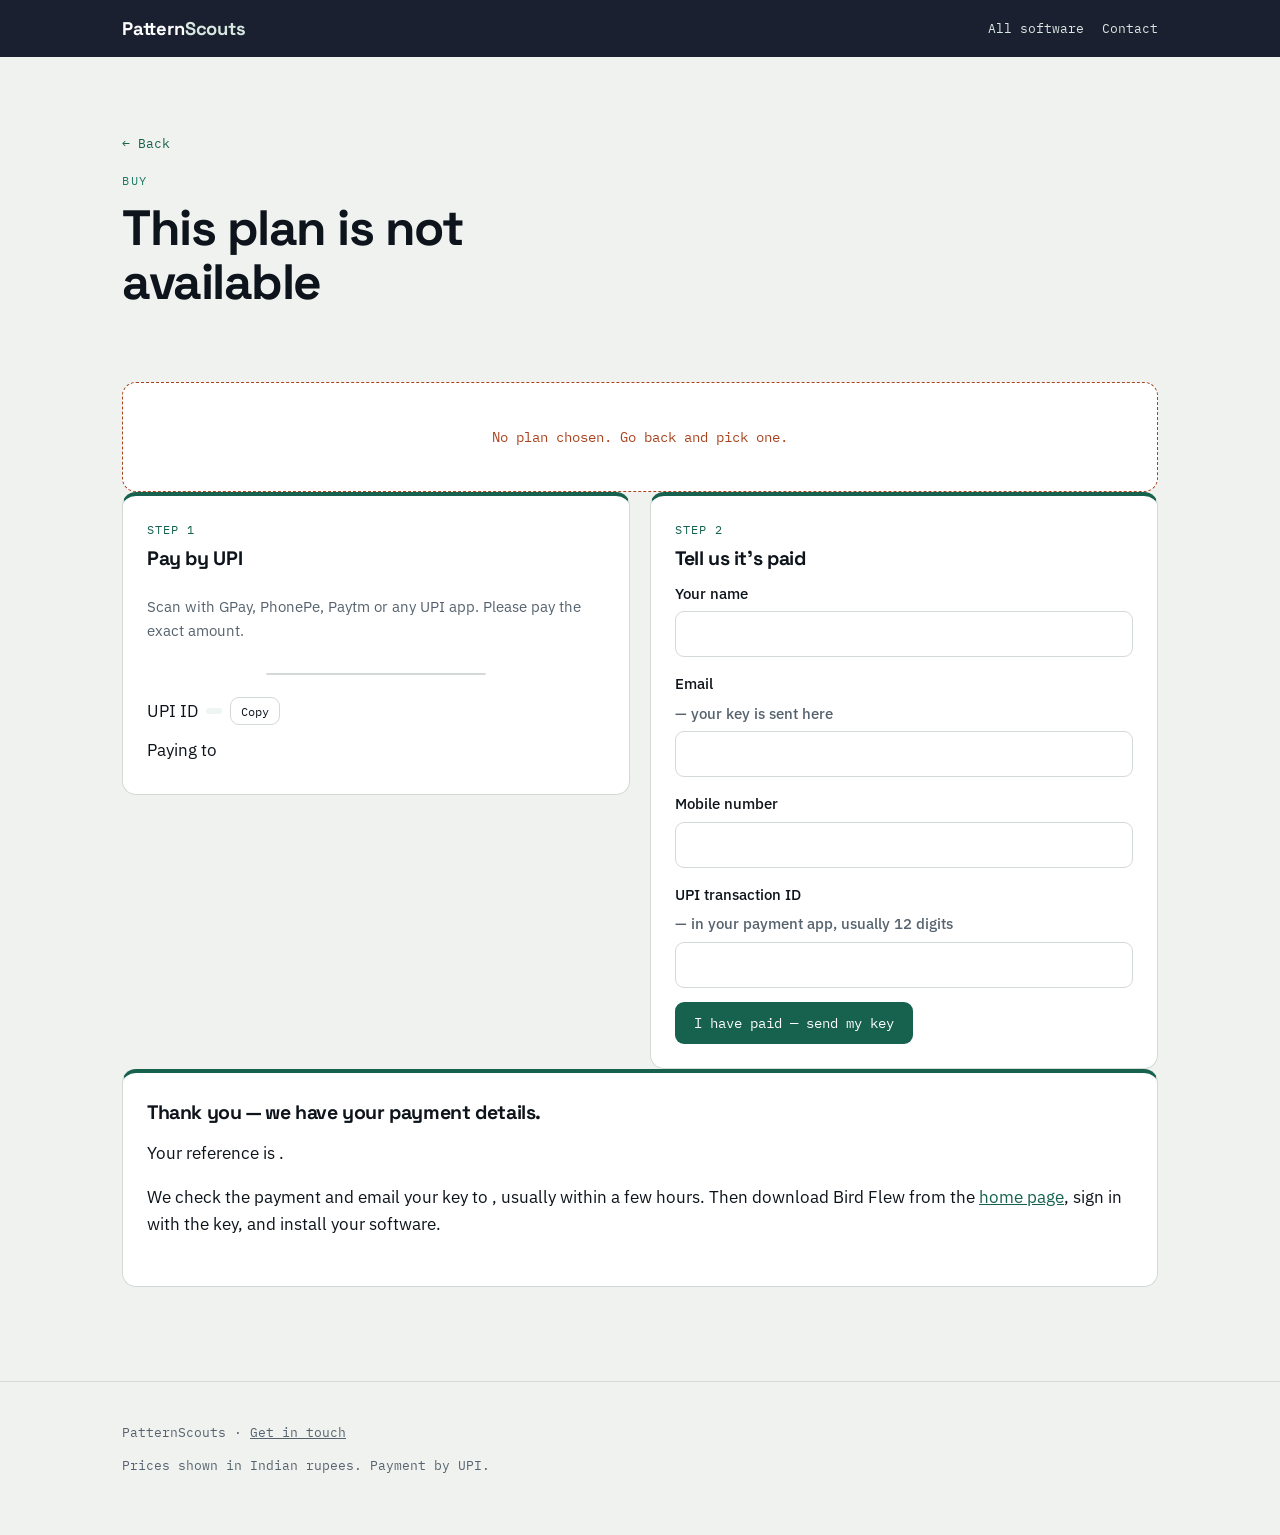
==== buy.html @ a33e2072 "Website: Buy page with UPI payment Co-Authored-By: Claude Opus 5.5 <noreply@anthropic.com>" ====
<!doctype html>
<html lang="en">
<head>
<meta charset="utf-8">
<meta name="viewport" content="width=device-width, initial-scale=1">
<title>Buy — PatternScouts</title>
<meta name="description" content="Buy PatternScouts software. Pay by UPI; your key arrives by email.">

<link rel="preconnect" href="https://fonts.googleapis.com">
<link rel="preconnect" href="https://fonts.gstatic.com" crossorigin>
<link href="https://fonts.googleapis.com/css2?family=Space+Grotesk:wght@400;500;600;700&family=IBM+Plex+Mono:wght@400;500&family=IBM+Plex+Sans:wght@300;400;500;600&display=swap" rel="stylesheet">
<link rel="stylesheet" href="css/site.css">
</head>
<body>

<header class="top">
  <div class="wrap">
    <a class="brand" href="index.html">Pattern<span>Scouts</span></a>
    <nav>
      <a href="index.html#software">All software</a>
      <a href="index.html#contact">Contact</a>
    </nav>
  </div>
</header>

<main>
  <section class="hero">
    <div class="wrap">
      <a class="back" id="back" href="index.html">&larr; Back</a>
      <p class="eyebrow">Buy</p>
      <h1 id="title">Loading…</h1>
      <p class="lede" id="lede"></p>
    </div>
  </section>

  <section class="section">
    <div class="wrap">
      <div class="state" id="state">Loading…</div>

      <div class="buy" id="buy" hidden>
        <article class="card buy-step">
          <p class="step-no">Step 1</p>
          <h3>Pay <span id="amount"></span> by UPI</h3>
          <p class="muted">Scan with GPay, PhonePe, Paytm or any UPI app. Please pay the exact amount.</p>
          <div class="qr" id="qr" aria-label="UPI QR code"></div>
          <p class="upi-row">
            UPI ID <code id="upi-id"></code>
            <button type="button" class="btn btn-ghost btn-small" id="copy-upi">Copy</button>
          </p>
          <p class="upi-row">Paying to <strong id="upi-name"></strong></p>
          <a class="btn btn-primary open-app" id="open-app" href="#">Open my UPI app</a>
        </article>

        <article class="card buy-step">
          <p class="step-no">Step 2</p>
          <h3>Tell us it's paid</h3>
          <form id="form" novalidate>
            <label class="field">Your name
              <input name="name" autocomplete="name" maxlength="120" required>
            </label>
            <label class="field">Email <span class="muted">— your key is sent here</span>
              <input name="email" type="email" autocomplete="email" maxlength="200" required>
            </label>
            <label class="field">Mobile number
              <input name="phone" type="tel" autocomplete="tel" inputmode="tel" maxlength="16" required>
            </label>
            <label class="field">UPI transaction ID <span class="muted">— in your payment app, usually 12 digits</span>
              <input name="ref" inputmode="numeric" autocomplete="off" maxlength="40" required>
            </label>
            <p class="form-error" id="error" role="alert" hidden></p>
            <button class="btn btn-primary" type="submit" id="submit">I have paid — send my key</button>
          </form>
        </article>
      </div>

      <article class="card buy-done" id="done" hidden>
        <h3>Thank you — we have your payment details.</h3>
        <p>Your reference is <strong id="ref-out"></strong>.</p>
        <p>We check the payment and email your key to <strong id="email-out"></strong>, usually within a few hours.
           Then download Bird Flew from the <a href="index.html">home page</a>, sign in with the key, and install your software.</p>
        <p class="muted" id="help-out"></p>
      </article>
    </div>
  </section>
</main>

<footer class="foot">
  <div class="wrap">
    <p>PatternScouts · <a id="support-link" href="index.html#contact">Get in touch</a></p>
    <p>Prices shown in Indian rupees. Payment by UPI.</p>
  </div>
</footer>

<script src="js/config.js"></script>
<script src="js/api.js"></script>
<script src="js/vendor/qrcode.min.js"></script>
<script src="js/buy.js"></script>
</body>
</html>
---- css/site.css ----
/* =====================================================================
   PatternScouts

   The palette, the type and the component feel are carried over from the
   Crow site unchanged -- same greens, same paper, same IBM Plex / Space
   Grotesk pairing -- and widened to hold more than one product.

   Each product supplies its own accent colour from the database and the
   cards pick it up through --accent. Adding a third product therefore
   needs no CSS.
   ===================================================================== */

:root {
  --green:      #17624F;
  --green-dark: #0E3C30;
  --green-mid:  #1E7A62;
  --green-lo:   #D7E8E1;
  --green-pale: #EEF5F2;

  --ink:        #0E141B;
  --ink-soft:   #56636E;
  --paper:      #F0F2F0;
  --card:       #FFFFFF;
  --line:       #D3DAD6;
  --rust:       #A8431E;

  --mono:    'IBM Plex Mono', ui-monospace, SFMono-Regular, Menlo, monospace;
  --sans:    'IBM Plex Sans', system-ui, -apple-system, Segoe UI, sans-serif;
  --display: 'Space Grotesk', system-ui, -apple-system, Segoe UI, sans-serif;

  --accent: var(--green);
  --radius: 14px;
  --wrap: 1080px;
}

* { box-sizing: border-box; }

html { -webkit-text-size-adjust: 100%; }

body {
  margin: 0;
  background: var(--paper);
  color: var(--ink);
  font-family: var(--sans);
  font-size: 17px;
  line-height: 1.6;
  -webkit-font-smoothing: antialiased;
}

.wrap { max-width: var(--wrap); margin: 0 auto; padding: 0 22px; }

a { color: var(--green); }
a:focus-visible, button:focus-visible {
  outline: 3px solid var(--rust);
  outline-offset: 2px;
  border-radius: 6px;
}

/* ---------------------------------------------------------------- head */
.top {
  background: #1B2030;
  color: #fff;
  padding: 14px 0;
}
.top .wrap { display: flex; align-items: center; gap: 14px; }
.brand {
  font-family: var(--display);
  font-weight: 700;
  font-size: 1.15rem;
  letter-spacing: -0.01em;
  color: #fff;
  text-decoration: none;
}
.brand span { color: var(--green-lo); }
.top nav { margin-left: auto; display: flex; gap: 18px; }
.top nav a {
  color: var(--green-lo);
  text-decoration: none;
  font-family: var(--mono);
  font-size: 0.82rem;
}
.top nav a:hover { color: #fff; }

/* ---------------------------------------------------------------- hero */
.hero { padding: 72px 0 34px; }
.hero h1 {
  font-family: var(--display);
  font-size: clamp(2rem, 5.2vw, 3.1rem);
  line-height: 1.08;
  letter-spacing: -0.03em;
  margin: 0 0 14px;
  max-width: 17ch;
}
.hero p.lede {
  font-size: 1.14rem;
  color: var(--ink-soft);
  max-width: 56ch;
  margin: 0;
}

.eyebrow {
  font-family: var(--mono);
  font-size: 0.74rem;
  letter-spacing: 0.14em;
  text-transform: uppercase;
  color: var(--green-mid);
  margin: 0 0 10px;
}

/* -------------------------------------------------------- product grid */
.section { padding: 26px 0 54px; }
.section > h2 {
  font-family: var(--display);
  font-size: 1.45rem;
  letter-spacing: -0.02em;
  margin: 0 0 6px;
}
.section > p.sub { color: var(--ink-soft); margin: 0 0 24px; }

.grid {
  display: grid;
  gap: 18px;
  grid-template-columns: repeat(auto-fit, minmax(290px, 1fr));
}

.card {
  background: var(--card);
  border: 1px solid var(--line);
  border-radius: var(--radius);
  padding: 24px;
  display: flex;
  flex-direction: column;
  position: relative;
  border-top: 4px solid var(--accent);
  transition: box-shadow .16s ease, transform .16s ease;
}
.card:hover { box-shadow: 0 10px 26px rgba(14,20,27,.09); transform: translateY(-2px); }

.card .icon { font-size: 1.9rem; line-height: 1; margin-bottom: 12px; }
.card h3 {
  font-family: var(--display);
  font-size: 1.22rem;
  letter-spacing: -0.02em;
  margin: 0 0 4px;
}
.card .tagline { color: var(--accent); font-weight: 500; margin: 0 0 10px; font-size: 0.95rem; }
.card .one-liner { color: var(--ink-soft); margin: 0 0 18px; flex: 1; }

.badge {
  display: inline-block;
  font-family: var(--mono);
  font-size: 0.68rem;
  letter-spacing: 0.1em;
  text-transform: uppercase;
  padding: 4px 9px;
  border-radius: 999px;
  vertical-align: middle;
}
.badge-soon { background: #FEF3C7; color: #92400E; border: 1px solid #FEBC2E; }
.badge-beta { background: var(--green-lo); color: var(--green-dark); }

.price-row { display: flex; align-items: baseline; gap: 10px; flex-wrap: wrap; margin-bottom: 4px; }
.price {
  font-family: var(--display);
  font-size: 1.7rem;
  font-weight: 700;
  letter-spacing: -0.02em;
}
.strike { color: var(--ink-soft); text-decoration: line-through; font-size: 1rem; }
.per { color: var(--ink-soft); font-family: var(--mono); font-size: 0.78rem; }
.price-note { color: var(--ink-soft); font-size: 0.85rem; margin: 0 0 16px; }

/* ------------------------------------------------------------- buttons */
.btn {
  display: inline-block;
  font-family: var(--mono);
  font-size: 0.85rem;
  padding: 11px 18px;
  border-radius: 9px;
  border: 1px solid transparent;
  text-decoration: none;
  cursor: pointer;
  text-align: center;
}
.btn-primary { background: var(--accent); color: #fff; }
.btn-primary:hover { filter: brightness(1.12); }
.btn-ghost { background: transparent; color: var(--ink); border-color: var(--line); }
.btn-ghost:hover { background: var(--green-pale); }
.btn[aria-disabled="true"] {
  background: var(--line); color: var(--ink-soft); cursor: not-allowed; filter: none;
}

/* -------------------------------------------------------------- combo */
.combo {
  background: var(--green-dark);
  color: #fff;
  border-radius: var(--radius);
  padding: 32px;
  display: grid;
  gap: 24px;
  grid-template-columns: 1fr auto;
  align-items: center;
}
.combo h3 {
  font-family: var(--display);
  font-size: 1.5rem;
  letter-spacing: -0.02em;
  margin: 0 0 8px;
  color: #fff;
}
.combo p { color: var(--green-lo); margin: 0 0 14px; max-width: 52ch; }
.combo ul { list-style: none; padding: 0; margin: 0; display: flex; gap: 8px; flex-wrap: wrap; }
.combo li {
  font-family: var(--mono);
  font-size: 0.76rem;
  background: rgba(255,255,255,.1);
  border: 1px solid rgba(255,255,255,.18);
  padding: 5px 10px;
  border-radius: 999px;
}
.combo-price { text-align: right; }
.combo-price .price { color: #6EE7B7; font-size: 2.3rem; display: block; }
.combo-price .strike { color: rgba(255,255,255,.55); }
.combo-price .saving {
  font-family: var(--mono);
  font-size: 0.8rem;
  color: #4ADE80;
  display: block;
  margin-bottom: 12px;
}

/* ------------------------------------------------------- product page */
.prose { max-width: 72ch; }
.prose p { margin: 0 0 1em; font-size: 1.06rem; line-height: 1.75; }
.what {
  background: var(--green-pale);
  border-left: 4px solid var(--accent);
  border-radius: 0 var(--radius) var(--radius) 0;
  padding: 28px 32px;
  margin: 0 0 40px;
}
.what h2 {
  font-family: var(--display);
  font-size: 1.15rem;
  margin: 0 0 10px;
  letter-spacing: -0.01em;
  color: var(--green-dark);
}
.what p { margin: 0; font-size: 1.05rem; line-height: 1.7; }

.feature-list {
  display: grid;
  gap: 14px;
  grid-template-columns: repeat(auto-fit, minmax(260px, 1fr));
  margin: 32px 0;
}
.feature-item {
  background: var(--card);
  border: 1px solid var(--line);
  border-radius: var(--radius);
  padding: 20px 22px;
}
.feature-item h4 {
  font-family: var(--display);
  font-size: 1rem;
  margin: 0 0 6px;
  letter-spacing: -0.01em;
}
.feature-item p { margin: 0; color: var(--ink-soft); font-size: 0.9rem; }

.plan-card { display: flex; flex-direction: column; }
.plan-card .plan-name {
  font-family: var(--mono);
  font-size: 0.76rem;
  letter-spacing: 0.12em;
  text-transform: uppercase;
  color: var(--ink-soft);
  margin: 0 0 10px;
}
.plan-card .blurb { color: var(--ink-soft); font-size: 0.92rem; margin: 0 0 16px; flex: 1; }

.back {
  font-family: var(--mono);
  font-size: 0.82rem;
  text-decoration: none;
  display: inline-block;
  margin-bottom: 18px;
}

/* --------------------------------------------------------- states */
.state {
  padding: 42px 24px;
  text-align: center;
  color: var(--ink-soft);
  font-family: var(--mono);
  font-size: 0.9rem;
  background: var(--card);
  border: 1px dashed var(--line);
  border-radius: var(--radius);
}
.state.error { border-color: var(--rust); color: var(--rust); }

/* ---------------------------------------------------------------- foot */
.foot {
  border-top: 1px solid var(--line);
  margin-top: 40px;
  padding: 28px 0 46px;
  color: var(--ink-soft);
  font-family: var(--mono);
  font-size: 0.8rem;
}
.foot a { color: var(--ink-soft); }

@media (max-width: 720px) {
  body { font-size: 16px; }
  .hero { padding: 44px 0 26px; }
  .combo { grid-template-columns: 1fr; }
  .combo-price { text-align: left; }
  .top nav { gap: 12px; }
}

@media (prefers-reduced-motion: reduce) {
  .card { transition: none; }
  .card:hover { transform: none; }
}

/* "Download Bird Flew" in the hero */
.hero-actions { display: flex; flex-wrap: wrap; align-items: center; gap: .75rem 1rem; margin-top: 1.5rem; }
.hero-actions .muted { color: var(--ink-soft); font-size: .95rem; }

/* ----------------------------------------------------------------- buy */
.buy { display: grid; grid-template-columns: repeat(auto-fit, minmax(300px, 1fr)); gap: 20px; align-items: start; }
.buy-step h3 { margin: 0 0 6px; }
.step-no { font-family: var(--mono); font-size: .78rem; text-transform: uppercase; letter-spacing: .08em; color: var(--accent); margin: 0 0 4px; }
.muted { color: var(--ink-soft); font-size: .92rem; }
.qr { width: 220px; max-width: 100%; margin: 16px auto; background: #fff; border: 1px solid var(--line); border-radius: 10px; }
.qr svg { display: block; width: 100%; height: auto; }
.upi-row { display: flex; flex-wrap: wrap; align-items: center; gap: 8px; margin: 6px 0; }
.upi-row code { font-family: var(--mono); background: var(--green-pale); padding: 3px 8px; border-radius: 6px; word-break: break-all; }
.btn-small { padding: 5px 10px; font-size: .78rem; }
.open-app { margin-top: 12px; text-align: center; }
.field { display: flex; flex-direction: column; gap: 6px; margin: 0 0 14px; font-size: .95rem; font-weight: 500; }
.field input {
  font: inherit; font-weight: 400; padding: 10px 12px; border: 1px solid var(--line);
  border-radius: 9px; background: #fff; color: var(--ink); min-width: 0;
}
.field input:focus { outline: 2px solid var(--accent); outline-offset: 1px; border-color: var(--accent); }
.form-error { color: var(--rust); font-size: .92rem; margin: 0 0 12px; }
.buy-done p { margin: 8px 0; }
@media (hover: hover) and (pointer: fine) { .open-app { display: none; } }
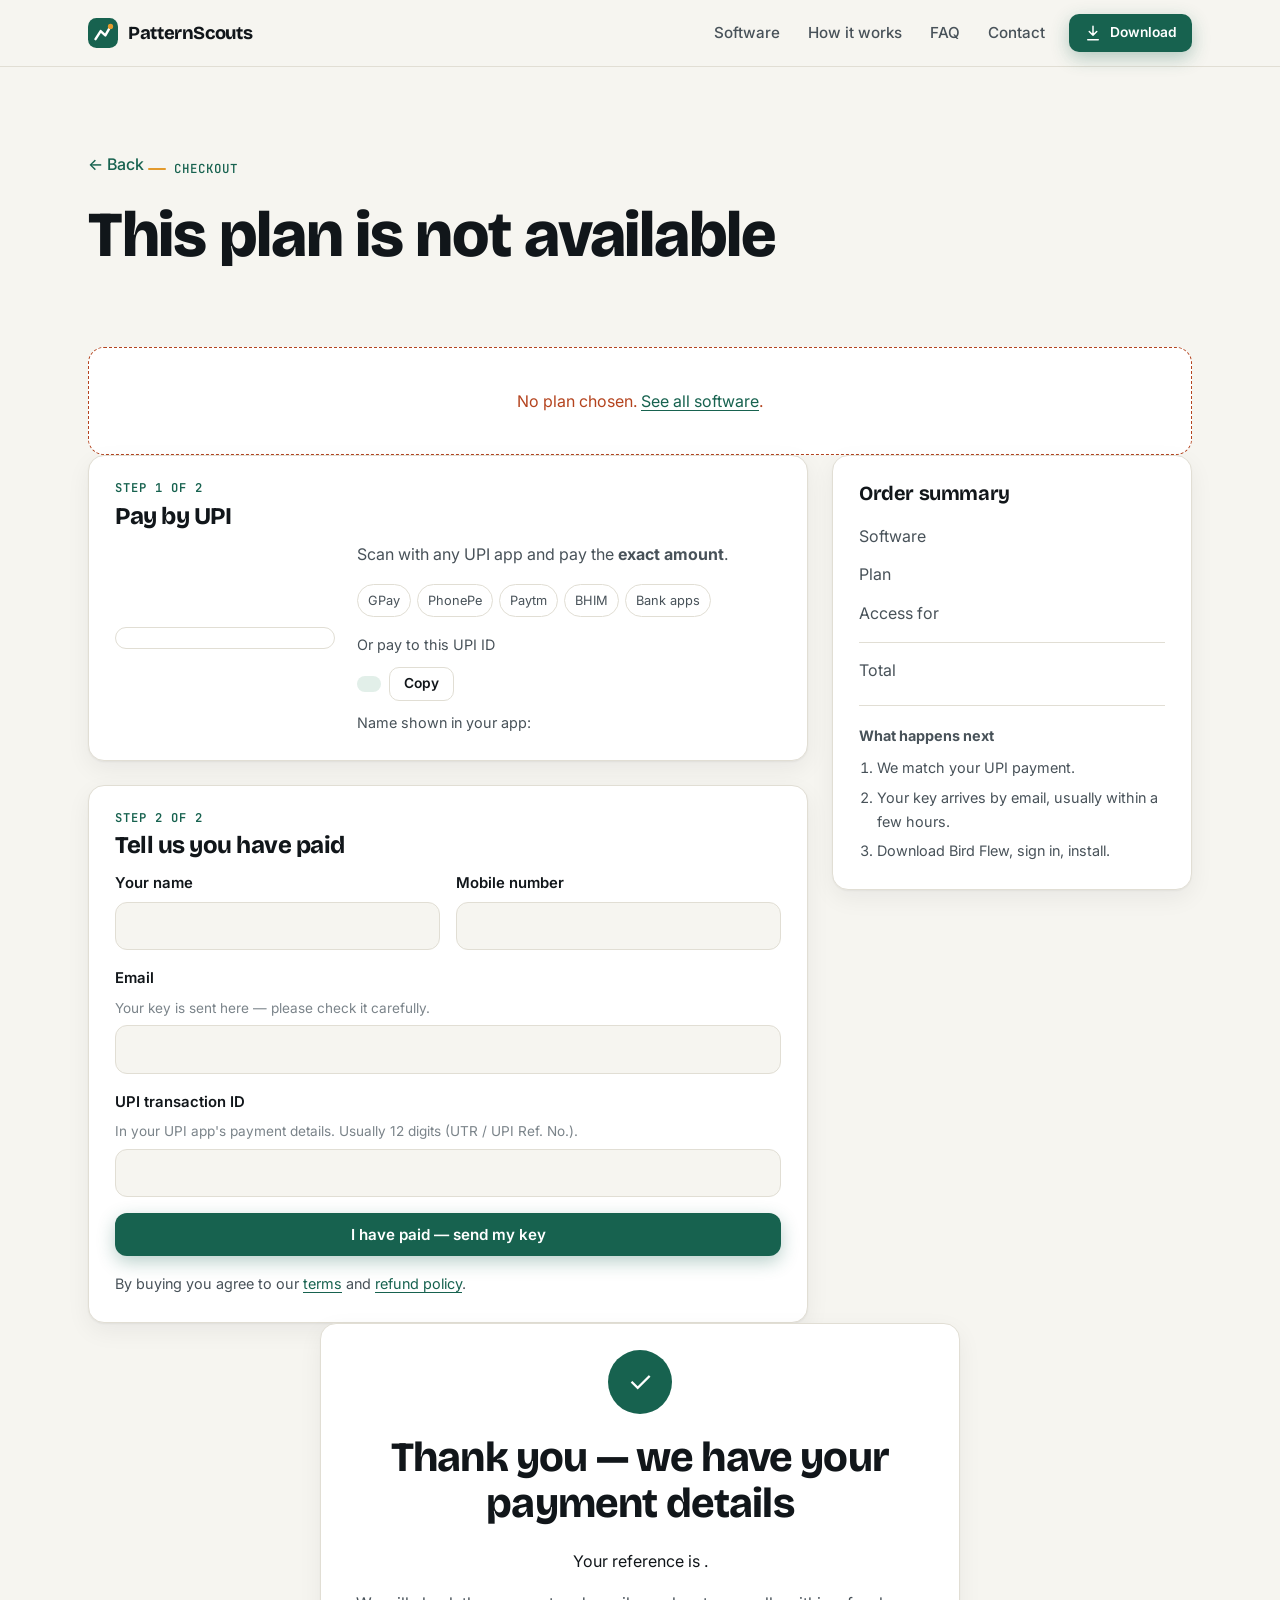
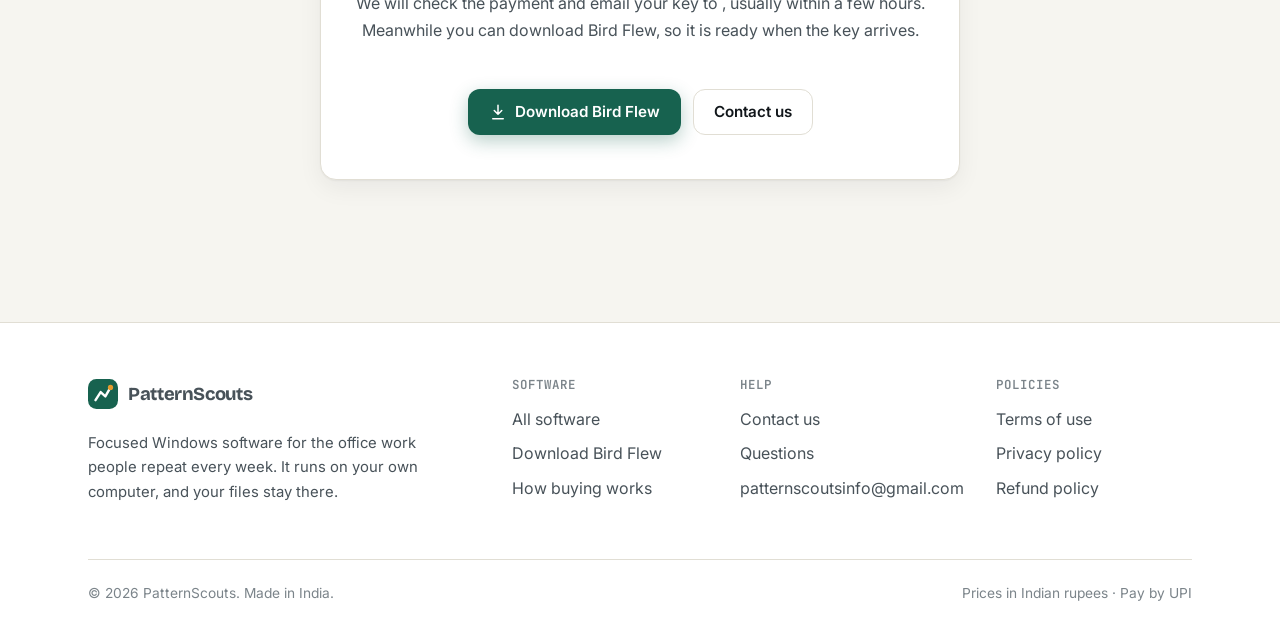
==== commit 01066dda: "New website Co-Authored-By: Claude Opus 5.5 <noreply@anthropic.com>" ====
--- a/buy.html
+++ b/buy.html
@@ -1,99 +1,163 @@
 <!doctype html>
-<html lang="en">
+<html lang="en-IN">
 <head>
 <meta charset="utf-8">
 <meta name="viewport" content="width=device-width, initial-scale=1">
-<title>Buy — PatternScouts</title>
+<title>Checkout — PatternScouts</title>
 <meta name="description" content="Buy PatternScouts software. Pay by UPI; your key arrives by email.">
-
+<link rel="canonical" href="https://patternscoutsinfo.in/buy.html">
+<meta property="og:type" content="website">
+<meta property="og:site_name" content="PatternScouts">
+<meta property="og:title" content="Checkout — PatternScouts">
+<meta property="og:description" content="Buy PatternScouts software. Pay by UPI; your key arrives by email.">
+<meta property="og:url" content="https://patternscoutsinfo.in/buy.html">
+<meta name="theme-color" content="#17624F">
+<link rel="icon" href="/favicon.svg" type="image/svg+xml">
 <link rel="preconnect" href="https://fonts.googleapis.com">
 <link rel="preconnect" href="https://fonts.gstatic.com" crossorigin>
-<link href="https://fonts.googleapis.com/css2?family=Space+Grotesk:wght@400;500;600;700&family=IBM+Plex+Mono:wght@400;500&family=IBM+Plex+Sans:wght@300;400;500;600&display=swap" rel="stylesheet">
-<link rel="stylesheet" href="css/site.css">
+<link href="https://fonts.googleapis.com/css2?family=Bricolage+Grotesque:opsz,wght@12..96,600..800&family=Inter:wght@400;500;600;700&family=JetBrains+Mono:wght@500;600&display=swap" rel="stylesheet">
+<link rel="stylesheet" href="/css/site.css">
 </head>
 <body>
-
+<a class="sr-only" href="#main">Skip to content</a>
 <header class="top">
   <div class="wrap">
-    <a class="brand" href="index.html">Pattern<span>Scouts</span></a>
-    <nav>
-      <a href="index.html#software">All software</a>
-      <a href="index.html#contact">Contact</a>
+    <a class="brand" href="/"><svg class="brand-mark" viewBox="0 0 32 32" aria-hidden="true"><rect width="32" height="32" rx="9" style="fill:var(--brand)"/><path d="M8 22.5 13.5 14l5 4.5L24 9" style="fill:none;stroke:#fff;stroke-width:2.6;stroke-linecap:round;stroke-linejoin:round"/><circle cx="24" cy="9" r="2.8" style="fill:var(--saffron)"/></svg><span>PatternScouts</span></a>
+    <button class="menu-btn" type="button" aria-label="Open menu" aria-expanded="false" aria-controls="nav"><svg viewBox="0 0 24 24" fill="none" stroke="currentColor" stroke-width="2" stroke-linecap="round" aria-hidden="true"><path d="M4 7h16M4 12h16M4 17h16"/></svg></button>
+    <nav class="nav" id="nav" aria-label="Main">
+      <a href="/#software">Software</a>
+      <a href="/#how">How it works</a>
+      <a href="/#faq">FAQ</a>
+      <a href="/contact.html">Contact</a>
+      <a class="btn btn-primary btn-small" href="/download.html"><svg viewBox="0 0 24 24" fill="none" stroke="currentColor" stroke-width="2" stroke-linecap="round" stroke-linejoin="round" aria-hidden="true"><path d="M12 3v12M7 10l5 5 5-5M5 21h14"/></svg>Download</a>
     </nav>
   </div>
 </header>
+<main id="main">
+<section class="page-head">
+  <div class="wrap">
+    <a class="back" id="back" href="/#software">&larr; Back</a>
+    <p class="eyebrow">Checkout</p>
+    <h1 id="title">Loading&hellip;</h1>
+    <p class="lede" id="lede"></p>
+  </div>
+</section>
 
-<main>
-  <section class="hero">
-    <div class="wrap">
-      <a class="back" id="back" href="index.html">&larr; Back</a>
-      <p class="eyebrow">Buy</p>
-      <h1 id="title">Loading…</h1>
-      <p class="lede" id="lede"></p>
-    </div>
-  </section>
+<section class="section" style="padding-top:0">
+  <div class="wrap">
+    <div class="state" id="state">Loading&hellip;</div>
 
-  <section class="section">
-    <div class="wrap">
-      <div class="state" id="state">Loading…</div>
-
-      <div class="buy" id="buy" hidden>
-        <article class="card buy-step">
-          <p class="step-no">Step 1</p>
-          <h3>Pay <span id="amount"></span> by UPI</h3>
-          <p class="muted">Scan with GPay, PhonePe, Paytm or any UPI app. Please pay the exact amount.</p>
-          <div class="qr" id="qr" aria-label="UPI QR code"></div>
-          <p class="upi-row">
-            UPI ID <code id="upi-id"></code>
-            <button type="button" class="btn btn-ghost btn-small" id="copy-upi">Copy</button>
-          </p>
-          <p class="upi-row">Paying to <strong id="upi-name"></strong></p>
-          <a class="btn btn-primary open-app" id="open-app" href="#">Open my UPI app</a>
+    <div class="checkout" id="buy" hidden>
+      <div class="pay-steps">
+        <article class="card">
+          <p class="step-label">Step 1 of 2</p>
+          <h2 style="font-size:1.5rem">Pay <span data-amount></span> by UPI</h2>
+          <div class="pay-grid">
+            <div class="qr" id="qr" role="img" aria-label="UPI QR code for this payment"></div>
+            <div>
+              <p class="muted">Scan with any UPI app and pay the <strong>exact amount</strong>.</p>
+              <div class="apps"><span>GPay</span><span>PhonePe</span><span>Paytm</span><span>BHIM</span><span>Bank apps</span></div>
+              <p class="small muted" style="margin:16px 0 4px">Or pay to this UPI ID</p>
+              <div class="upi"><code id="upi-id"></code><button type="button" class="btn btn-ghost btn-small" id="copy-upi">Copy</button></div>
+              <p class="small muted" style="margin:0">Name shown in your app: <strong id="upi-name"></strong></p>
+              <a class="btn btn-primary btn-block open-app" id="open-app" href="#">Pay with my UPI app</a>
+            </div>
+          </div>
         </article>
 
-        <article class="card buy-step">
-          <p class="step-no">Step 2</p>
-          <h3>Tell us it's paid</h3>
-          <form id="form" novalidate>
-            <label class="field">Your name
-              <input name="name" autocomplete="name" maxlength="120" required>
-            </label>
-            <label class="field">Email <span class="muted">— your key is sent here</span>
-              <input name="email" type="email" autocomplete="email" maxlength="200" required>
-            </label>
-            <label class="field">Mobile number
-              <input name="phone" type="tel" autocomplete="tel" inputmode="tel" maxlength="16" required>
-            </label>
-            <label class="field">UPI transaction ID <span class="muted">— in your payment app, usually 12 digits</span>
-              <input name="ref" inputmode="numeric" autocomplete="off" maxlength="40" required>
-            </label>
+        <article class="card">
+          <p class="step-label">Step 2 of 2</p>
+          <h2 style="font-size:1.5rem">Tell us you have paid</h2>
+          <form class="form" id="form" novalidate>
+            <div class="form-row">
+              <label class="field">Your name<input name="name" autocomplete="name" maxlength="120" required></label>
+              <label class="field">Mobile number<input name="phone" type="tel" autocomplete="tel" inputmode="tel" maxlength="16" required></label>
+            </div>
+            <label class="field">Email <span class="hint">Your key is sent here &mdash; please check it carefully.</span>
+              <input name="email" type="email" autocomplete="email" maxlength="200" required></label>
+            <label class="field">UPI transaction ID <span class="hint">In your UPI app's payment details. Usually 12 digits (UTR / UPI Ref. No.).</span>
+              <input name="ref" inputmode="numeric" autocomplete="off" maxlength="40" required></label>
             <p class="form-error" id="error" role="alert" hidden></p>
-            <button class="btn btn-primary" type="submit" id="submit">I have paid — send my key</button>
+            <button class="btn btn-primary btn-block" type="submit" id="submit">I have paid &mdash; send my key</button>
+            <p class="small muted" style="margin:0">By buying you agree to our <a href="/terms.html">terms</a> and <a href="/refunds.html">refund policy</a>.</p>
           </form>
         </article>
       </div>
 
-      <article class="card buy-done" id="done" hidden>
-        <h3>Thank you — we have your payment details.</h3>
-        <p>Your reference is <strong id="ref-out"></strong>.</p>
-        <p>We check the payment and email your key to <strong id="email-out"></strong>, usually within a few hours.
-           Then download Bird Flew from the <a href="index.html">home page</a>, sign in with the key, and install your software.</p>
-        <p class="muted" id="help-out"></p>
-      </article>
+      <aside class="card summary" aria-label="Order summary">
+        <h3>Order summary</h3>
+        <dl>
+          <div><dt>Software</dt><dd id="sum-product"></dd></div>
+          <div><dt>Plan</dt><dd id="sum-plan"></dd></div>
+          <div><dt>Access for</dt><dd id="sum-period"></dd></div>
+          <div class="total"><dt>Total</dt><dd data-amount></dd></div>
+        </dl>
+        <div class="next">
+          <strong>What happens next</strong>
+          <ol>
+            <li>We match your UPI payment.</li>
+            <li>Your key arrives by email, usually within a few hours.</li>
+            <li>Download Bird Flew, sign in, install.</li>
+          </ol>
+        </div>
+      </aside>
     </div>
-  </section>
+
+    <article class="card done-card" id="done" hidden>
+      <div class="big-check" aria-hidden="true">&#10003;</div>
+      <h2>Thank you &mdash; we have your payment details</h2>
+      <p>Your reference is <strong id="ref-out"></strong>.</p>
+      <p class="muted">We will check the payment and email your key to <strong id="email-out"></strong>, usually within a few hours. Meanwhile you can download Bird Flew, so it is ready when the key arrives.</p>
+      <div class="hero-actions" style="justify-content:center">
+        <a class="btn btn-primary" href="/download.html"><svg viewBox="0 0 24 24" fill="none" stroke="currentColor" stroke-width="2" stroke-linecap="round" stroke-linejoin="round" aria-hidden="true"><path d="M12 3v12M7 10l5 5 5-5M5 21h14"/></svg>Download Bird Flew</a>
+        <a class="btn btn-ghost" href="/contact.html">Contact us</a>
+      </div>
+    </article>
+  </div>
+</section>
 </main>
-
 <footer class="foot">
   <div class="wrap">
-    <p>PatternScouts · <a id="support-link" href="index.html#contact">Get in touch</a></p>
-    <p>Prices shown in Indian rupees. Payment by UPI.</p>
+    <div class="foot-grid">
+      <div>
+        <a class="brand" href="/"><svg class="brand-mark" viewBox="0 0 32 32" aria-hidden="true"><rect width="32" height="32" rx="9" style="fill:var(--brand)"/><path d="M8 22.5 13.5 14l5 4.5L24 9" style="fill:none;stroke:#fff;stroke-width:2.6;stroke-linecap:round;stroke-linejoin:round"/><circle cx="24" cy="9" r="2.8" style="fill:var(--saffron)"/></svg><span>PatternScouts</span></a>
+        <p style="margin-top:14px">Focused Windows software for the office work people repeat every week. It runs on your own computer, and your files stay there.</p>
+      </div>
+      <div>
+        <h4>Software</h4>
+        <ul>
+          <li><a href="/#software">All software</a></li>
+          <li><a href="/download.html">Download Bird Flew</a></li>
+          <li><a href="/#how">How buying works</a></li>
+        </ul>
+      </div>
+      <div>
+        <h4>Help</h4>
+        <ul>
+          <li><a href="/contact.html">Contact us</a></li>
+          <li><a href="/#faq">Questions</a></li>
+          <li><a href="mailto:patternscoutsinfo@gmail.com">patternscoutsinfo@gmail.com</a></li>
+        </ul>
+      </div>
+      <div>
+        <h4>Policies</h4>
+        <ul>
+          <li><a href="/terms.html">Terms of use</a></li>
+          <li><a href="/privacy.html">Privacy policy</a></li>
+          <li><a href="/refunds.html">Refund policy</a></li>
+        </ul>
+      </div>
+    </div>
+    <div class="foot-base">
+      <span>&copy; <span data-year>2026</span> PatternScouts. Made in India.</span>
+      <span>Prices in Indian rupees &middot; Pay by UPI</span>
+    </div>
   </div>
 </footer>
-
-<script src="js/config.js"></script>
-<script src="js/api.js"></script>
-<script src="js/vendor/qrcode.min.js"></script>
-<script src="js/buy.js"></script>
+<script src="/js/site.js" defer></script>
+<script src="/js/config.js" defer></script>
+<script src="/js/api.js" defer></script>
+<script src="/js/vendor/qrcode.min.js" defer></script>
+<script src="/js/buy.js" defer></script>
 </body>
 </html>
--- a/css/site.css
+++ b/css/site.css
@@ -1,350 +1,386 @@
 /* =====================================================================
-   PatternScouts
-
-   The palette, the type and the component feel are carried over from the
-   Crow site unchanged -- same greens, same paper, same IBM Plex / Space
-   Grotesk pairing -- and widened to hold more than one product.
-
-   Each product supplies its own accent colour from the database and the
-   cards pick it up through --accent. Adding a third product therefore
-   needs no CSS.
+   PatternScouts -- the website
+
+   One stylesheet for every page. Colours are tokens on :root and are
+   redefined for dark mode, so nothing below names a colour twice. Each
+   product brings its own accent colour from the database (--accent);
+   a new product needs no CSS.
    ===================================================================== */
 
 :root {
-  --green:      #17624F;
-  --green-dark: #0E3C30;
-  --green-mid:  #1E7A62;
-  --green-lo:   #D7E8E1;
-  --green-pale: #EEF5F2;
-
-  --ink:        #0E141B;
-  --ink-soft:   #56636E;
-  --paper:      #F0F2F0;
-  --card:       #FFFFFF;
-  --line:       #D3DAD6;
-  --rust:       #A8431E;
-
-  --mono:    'IBM Plex Mono', ui-monospace, SFMono-Regular, Menlo, monospace;
-  --sans:    'IBM Plex Sans', system-ui, -apple-system, Segoe UI, sans-serif;
-  --display: 'Space Grotesk', system-ui, -apple-system, Segoe UI, sans-serif;
-
-  --accent: var(--green);
-  --radius: 14px;
-  --wrap: 1080px;
-}
-
-* { box-sizing: border-box; }
-
-html { -webkit-text-size-adjust: 100%; }
-
+  --bg:         #F6F5F0;
+  --surface:    #FFFFFF;
+  --surface-2:  #EFEDE5;
+  --ink:        #11161A;
+  --ink-2:      #485259;
+  --ink-3:      #7B848A;
+  --line:       #E1DED4;
+  --brand:      #17624F;
+  --brand-ink:  #0C3A2F;
+  --brand-soft: #E2EFE9;
+  --saffron:    #E39A2D;
+  --danger:     #B4441F;
+  --shadow:     0 1px 2px rgba(17, 22, 26, .05), 0 8px 24px rgba(17, 22, 26, .06);
+  --shadow-lg:  0 2px 6px rgba(17, 22, 26, .06), 0 24px 60px rgba(17, 22, 26, .12);
+  --on-brand:   #FFFFFF;
+
+  --accent: var(--brand);
+  --radius: 16px;
+  --radius-sm: 10px;
+  --wrap: 1160px;
+
+  --display: "Bricolage Grotesque", "Inter", system-ui, sans-serif;
+  --sans:    "Inter", system-ui, -apple-system, "Segoe UI", sans-serif;
+  --mono:    "JetBrains Mono", ui-monospace, "Cascadia Mono", Consolas, monospace;
+  color-scheme: light;
+}
+
+@media (prefers-color-scheme: dark) {
+  :root:not([data-theme="light"]) {
+    --bg:         #0D1113;
+    --surface:    #151B1E;
+    --surface-2:  #1C2428;
+    --ink:        #ECEFEA;
+    --ink-2:      #AAB4AF;
+    --ink-3:      #7F8A86;
+    --line:       #263137;
+    --brand:      #3DB08D;
+    --brand-ink:  #9FE0C9;
+    --brand-soft: #14302A;
+    --saffron:    #F0B154;
+    --danger:     #F07B57;
+    --shadow:     0 1px 2px rgba(0, 0, 0, .3), 0 8px 24px rgba(0, 0, 0, .25);
+    --shadow-lg:  0 2px 6px rgba(0, 0, 0, .35), 0 24px 60px rgba(0, 0, 0, .45);
+    --on-brand:   #08201A;
+    color-scheme: dark;
+  }
+}
+
+/* ------------------------------------------------------------- base */
+*, *::before, *::after { box-sizing: border-box; }
+html { -webkit-text-size-adjust: 100%; scroll-behavior: smooth; }
 body {
   margin: 0;
-  background: var(--paper);
+  background: var(--bg);
   color: var(--ink);
-  font-family: var(--sans);
-  font-size: 17px;
-  line-height: 1.6;
+  font: 400 1rem/1.65 var(--sans);
   -webkit-font-smoothing: antialiased;
-}
-
-.wrap { max-width: var(--wrap); margin: 0 auto; padding: 0 22px; }
-
-a { color: var(--green); }
-a:focus-visible, button:focus-visible {
-  outline: 3px solid var(--rust);
-  outline-offset: 2px;
-  border-radius: 6px;
-}
-
-/* ---------------------------------------------------------------- head */
+  overflow-x: hidden;
+}
+img, svg { max-width: 100%; }
+a { color: var(--brand); text-decoration-thickness: 1px; text-underline-offset: 3px; }
+a:hover { color: var(--brand-ink); }
+:focus-visible { outline: 3px solid var(--saffron); outline-offset: 2px; border-radius: 6px; }
+h1, h2, h3, h4 { font-family: var(--display); color: var(--ink); line-height: 1.12; letter-spacing: -0.02em; margin: 0 0 .5em; }
+h1 { font-size: clamp(2.3rem, 5.4vw, 4rem); font-weight: 800; }
+h2 { font-size: clamp(1.75rem, 3.4vw, 2.6rem); font-weight: 750; }
+h3 { font-size: 1.25rem; font-weight: 700; }
+p { margin: 0 0 1em; }
+.wrap { width: 100%; max-width: var(--wrap); margin: 0 auto; padding: 0 16px; }
+@media (min-width: 720px) { .wrap { padding: 0 28px; } }
+.muted { color: var(--ink-2); }
+.small { font-size: .9rem; }
+.sr-only { position: absolute; width: 1px; height: 1px; overflow: hidden; clip: rect(0 0 0 0); white-space: nowrap; }
+.eyebrow {
+  display: inline-flex; align-items: center; gap: 8px;
+  font: 500 .78rem/1 var(--mono); letter-spacing: .08em; text-transform: uppercase;
+  color: var(--brand); margin: 0 0 18px;
+}
+.eyebrow::before { content: ""; width: 18px; height: 2px; background: var(--saffron); border-radius: 2px; }
+.lede { font-size: clamp(1.05rem, 1.6vw, 1.25rem); color: var(--ink-2); max-width: 60ch; }
+
+/* ----------------------------------------------------------- header */
 .top {
-  background: #1B2030;
-  color: #fff;
-  padding: 14px 0;
-}
-.top .wrap { display: flex; align-items: center; gap: 14px; }
-.brand {
-  font-family: var(--display);
-  font-weight: 700;
-  font-size: 1.15rem;
-  letter-spacing: -0.01em;
-  color: #fff;
-  text-decoration: none;
-}
-.brand span { color: var(--green-lo); }
-.top nav { margin-left: auto; display: flex; gap: 18px; }
-.top nav a {
-  color: var(--green-lo);
-  text-decoration: none;
-  font-family: var(--mono);
-  font-size: 0.82rem;
-}
-.top nav a:hover { color: #fff; }
-
-/* ---------------------------------------------------------------- hero */
-.hero { padding: 72px 0 34px; }
-.hero h1 {
-  font-family: var(--display);
-  font-size: clamp(2rem, 5.2vw, 3.1rem);
-  line-height: 1.08;
-  letter-spacing: -0.03em;
-  margin: 0 0 14px;
-  max-width: 17ch;
-}
-.hero p.lede {
-  font-size: 1.14rem;
-  color: var(--ink-soft);
-  max-width: 56ch;
-  margin: 0;
-}
-
-.eyebrow {
-  font-family: var(--mono);
-  font-size: 0.74rem;
-  letter-spacing: 0.14em;
-  text-transform: uppercase;
-  color: var(--green-mid);
-  margin: 0 0 10px;
-}
-
-/* -------------------------------------------------------- product grid */
-.section { padding: 26px 0 54px; }
-.section > h2 {
-  font-family: var(--display);
-  font-size: 1.45rem;
-  letter-spacing: -0.02em;
-  margin: 0 0 6px;
-}
-.section > p.sub { color: var(--ink-soft); margin: 0 0 24px; }
-
-.grid {
-  display: grid;
-  gap: 18px;
-  grid-template-columns: repeat(auto-fit, minmax(290px, 1fr));
-}
-
+  position: sticky; top: 0; z-index: 50;
+  background: color-mix(in srgb, var(--bg) 86%, transparent);
+  backdrop-filter: saturate(160%) blur(12px);
+  -webkit-backdrop-filter: saturate(160%) blur(12px);
+  border-bottom: 1px solid var(--line);
+}
+.top .wrap { display: flex; align-items: center; gap: 16px; min-height: 66px; }
+.brand { display: inline-flex; align-items: center; gap: 10px; text-decoration: none; color: var(--ink); font: 750 1.15rem/1 var(--display); letter-spacing: -.02em; }
+.brand:hover { color: var(--ink); }
+.brand-mark { width: 30px; height: 30px; flex: none; }
+.nav { margin-left: auto; display: flex; align-items: center; gap: 4px; }
+.nav a:not(.btn) { color: var(--ink-2); text-decoration: none; font-weight: 500; font-size: .95rem; padding: 8px 12px; border-radius: 8px; }
+.nav a:not(.btn):hover, .nav a[aria-current="page"] { color: var(--ink); background: var(--surface-2); }
+.nav .btn { margin-left: 8px; }
+.menu-btn { display: none; margin-left: auto; background: none; border: 1px solid var(--line); color: var(--ink); border-radius: 10px; width: 44px; height: 40px; cursor: pointer; }
+.menu-btn svg { width: 20px; height: 20px; }
+@media (max-width: 860px) {
+  .menu-btn { display: inline-grid; place-items: center; }
+  .nav {
+    display: none; position: absolute; left: 0; right: 0; top: 100%;
+    flex-direction: column; align-items: stretch; gap: 2px;
+    padding: 10px 16px 18px; background: var(--bg); border-bottom: 1px solid var(--line); box-shadow: var(--shadow);
+  }
+  .nav.open { display: flex; }
+  .nav a:not(.btn) { padding: 12px; }
+  .nav .btn { margin: 8px 0 0; text-align: center; }
+}
+
+/* ---------------------------------------------------------- buttons */
+.btn {
+  display: inline-flex; align-items: center; justify-content: center; gap: 8px;
+  font: 600 .95rem/1 var(--sans); text-decoration: none; white-space: nowrap;
+  padding: 13px 20px; border-radius: 12px; border: 1px solid transparent; cursor: pointer;
+  transition: transform .12s ease, background-color .15s ease, box-shadow .15s ease, filter .15s ease;
+}
+.btn:active { transform: translateY(1px); }
+.btn-primary { background: var(--accent); color: var(--on-brand); box-shadow: 0 6px 18px color-mix(in srgb, var(--accent) 30%, transparent); }
+.btn-primary:hover { color: var(--on-brand); filter: brightness(1.08); }
+.btn-ghost { background: var(--surface); color: var(--ink); border-color: var(--line); }
+.btn-ghost:hover { color: var(--ink); background: var(--surface-2); }
+.btn-small { padding: 9px 14px; font-size: .86rem; border-radius: 10px; }
+.btn-block { width: 100%; }
+.btn[disabled], .btn[aria-disabled="true"] { background: var(--surface-2); color: var(--ink-3); box-shadow: none; cursor: not-allowed; filter: none; border-color: var(--line); }
+.btn svg { width: 18px; height: 18px; flex: none; }
+
+/* ------------------------------------------------------------- hero */
+.hero { position: relative; padding: clamp(48px, 8vw, 104px) 0 clamp(40px, 6vw, 80px); overflow: hidden; }
+.hero::before {
+  content: ""; position: absolute; inset: -40% -10% auto auto; width: 70vw; height: 70vw; max-width: 900px; max-height: 900px;
+  background: radial-gradient(closest-side, color-mix(in srgb, var(--brand) 16%, transparent), transparent 70%);
+  pointer-events: none;
+}
+.hero .wrap { position: relative; display: grid; gap: 48px; align-items: center; }
+@media (min-width: 980px) { .hero .wrap { grid-template-columns: 1.05fr .95fr; } }
+.hero h1 em { font-style: normal; color: var(--brand); }
+.hero-actions { display: flex; flex-wrap: wrap; gap: 12px; margin: 30px 0 18px; }
+.hero-note { display: flex; flex-wrap: wrap; gap: 6px 18px; color: var(--ink-3); font-size: .9rem; }
+.hero-note span { display: inline-flex; align-items: center; gap: 6px; }
+.hero-note span::before { content: ""; width: 6px; height: 6px; border-radius: 50%; background: var(--saffron); }
+
+/* The app window drawn in the hero: HTML, not a picture. */
+.mock {
+  background: var(--surface); border: 1px solid var(--line); border-radius: 18px; box-shadow: var(--shadow-lg);
+  overflow: hidden; font-size: .86rem; max-width: 560px; justify-self: center; width: 100%;
+}
+.mock-bar { display: flex; align-items: center; gap: 7px; padding: 12px 14px; border-bottom: 1px solid var(--line); background: var(--surface-2); }
+.mock-bar i { width: 10px; height: 10px; border-radius: 50%; background: var(--line); }
+.mock-bar b { margin-left: 8px; font: 600 .8rem/1 var(--sans); color: var(--ink-2); }
+.mock-body { padding: 18px; display: grid; gap: 14px; }
+.mock-files { display: flex; flex-wrap: wrap; gap: 8px; }
+.chip { display: inline-flex; align-items: center; gap: 6px; padding: 6px 10px; border-radius: 999px; background: var(--brand-soft); color: var(--brand-ink); font: 500 .78rem/1 var(--mono); }
+.chip::before { content: ""; width: 8px; height: 10px; border-radius: 2px; background: var(--brand); }
+.mock-ask { align-self: end; justify-self: end; max-width: 85%; background: var(--ink); color: var(--bg); padding: 10px 14px; border-radius: 14px 14px 4px 14px; }
+.mock-table { width: 100%; border-collapse: collapse; font-variant-numeric: tabular-nums; }
+.mock-table th, .mock-table td { text-align: left; padding: 8px 10px; border-bottom: 1px solid var(--line); }
+.mock-table th { font: 600 .74rem/1.2 var(--mono); text-transform: uppercase; letter-spacing: .05em; color: var(--ink-3); }
+.mock-table td:last-child, .mock-table th:last-child { text-align: right; }
+.mock-table tr:last-child td { border-bottom: 0; font-weight: 700; }
+.mock-done { display: flex; align-items: center; justify-content: space-between; gap: 8px; color: var(--ink-3); font-size: .8rem; }
+.mock-done strong { color: var(--brand); display: inline-flex; align-items: center; gap: 6px; }
+.mock-done strong::before { content: "✓"; display: inline-grid; place-items: center; width: 18px; height: 18px; border-radius: 50%; background: var(--brand); color: var(--on-brand); font-size: .7rem; }
+
+/* ----------------------------------------------------------- strips */
+.trust { border-block: 1px solid var(--line); background: var(--surface); }
+.trust .wrap { display: grid; grid-template-columns: repeat(auto-fit, minmax(210px, 1fr)); }
+.trust-item { display: flex; gap: 12px; align-items: flex-start; padding: 22px 8px; }
+.trust-item svg { width: 26px; height: 26px; flex: none; color: var(--brand); margin-top: 2px; }
+.trust-item strong { display: block; font-weight: 600; }
+.trust-item span { color: var(--ink-2); font-size: .9rem; }
+
+/* --------------------------------------------------------- sections */
+.section { padding: clamp(56px, 8vw, 104px) 0; }
+.section-alt { background: var(--surface-2); }
+.section-head { max-width: 680px; margin-bottom: 40px; }
+.section-head.center { margin-inline: auto; text-align: center; }
+.section-head p { color: var(--ink-2); font-size: 1.08rem; }
+
+/* ------------------------------------------------------------ cards */
+.grid { display: grid; gap: 20px; grid-template-columns: repeat(auto-fill, minmax(min(100%, 320px), 1fr)); }
 .card {
-  background: var(--card);
-  border: 1px solid var(--line);
-  border-radius: var(--radius);
-  padding: 24px;
-  display: flex;
-  flex-direction: column;
-  position: relative;
-  border-top: 4px solid var(--accent);
-  transition: box-shadow .16s ease, transform .16s ease;
-}
-.card:hover { box-shadow: 0 10px 26px rgba(14,20,27,.09); transform: translateY(-2px); }
-
-.card .icon { font-size: 1.9rem; line-height: 1; margin-bottom: 12px; }
-.card h3 {
-  font-family: var(--display);
-  font-size: 1.22rem;
-  letter-spacing: -0.02em;
-  margin: 0 0 4px;
-}
-.card .tagline { color: var(--accent); font-weight: 500; margin: 0 0 10px; font-size: 0.95rem; }
-.card .one-liner { color: var(--ink-soft); margin: 0 0 18px; flex: 1; }
-
-.badge {
-  display: inline-block;
-  font-family: var(--mono);
-  font-size: 0.68rem;
-  letter-spacing: 0.1em;
-  text-transform: uppercase;
-  padding: 4px 9px;
-  border-radius: 999px;
-  vertical-align: middle;
-}
-.badge-soon { background: #FEF3C7; color: #92400E; border: 1px solid #FEBC2E; }
-.badge-beta { background: var(--green-lo); color: var(--green-dark); }
-
-.price-row { display: flex; align-items: baseline; gap: 10px; flex-wrap: wrap; margin-bottom: 4px; }
-.price {
-  font-family: var(--display);
-  font-size: 1.7rem;
-  font-weight: 700;
-  letter-spacing: -0.02em;
-}
-.strike { color: var(--ink-soft); text-decoration: line-through; font-size: 1rem; }
-.per { color: var(--ink-soft); font-family: var(--mono); font-size: 0.78rem; }
-.price-note { color: var(--ink-soft); font-size: 0.85rem; margin: 0 0 16px; }
-
-/* ------------------------------------------------------------- buttons */
-.btn {
-  display: inline-block;
-  font-family: var(--mono);
-  font-size: 0.85rem;
-  padding: 11px 18px;
-  border-radius: 9px;
-  border: 1px solid transparent;
-  text-decoration: none;
-  cursor: pointer;
-  text-align: center;
-}
-.btn-primary { background: var(--accent); color: #fff; }
-.btn-primary:hover { filter: brightness(1.12); }
-.btn-ghost { background: transparent; color: var(--ink); border-color: var(--line); }
-.btn-ghost:hover { background: var(--green-pale); }
-.btn[aria-disabled="true"] {
-  background: var(--line); color: var(--ink-soft); cursor: not-allowed; filter: none;
-}
-
-/* -------------------------------------------------------------- combo */
+  position: relative; display: flex; flex-direction: column;
+  background: var(--surface); border: 1px solid var(--line); border-radius: var(--radius);
+  padding: 26px; box-shadow: var(--shadow);
+}
+.product-card { transition: transform .18s ease, box-shadow .18s ease; overflow: hidden; }
+.product-card::before { content: ""; position: absolute; inset: 0 0 auto 0; height: 4px; background: var(--accent); }
+.product-card:hover { transform: translateY(-3px); box-shadow: var(--shadow-lg); }
+.product-icon {
+  width: 52px; height: 52px; border-radius: 14px; display: grid; place-items: center; font-size: 1.6rem; margin-bottom: 18px;
+  background: color-mix(in srgb, var(--accent) 14%, var(--surface));
+}
+.product-card h3 { display: flex; flex-wrap: wrap; align-items: center; gap: 8px; margin-bottom: 6px; }
+.product-card .tagline { font-weight: 600; color: var(--ink); margin-bottom: 8px; }
+.product-card .one-liner { color: var(--ink-2); font-size: .95rem; flex: 1; }
+.product-card .from { font-size: .9rem; color: var(--ink-2); margin: 6px 0 18px; }
+.product-card .from strong { font: 700 1.25rem/1 var(--display); color: var(--ink); }
+.card-actions { display: flex; flex-wrap: wrap; gap: 10px; margin-top: auto; }
+.future-card { border-style: dashed; background: transparent; box-shadow: none; justify-content: center; }
+.future-card .product-icon { background: var(--surface-2); }
+
+.badge { display: inline-flex; align-items: center; padding: 4px 9px; border-radius: 999px; font: 600 .7rem/1 var(--mono); letter-spacing: .04em; text-transform: uppercase; }
+.badge-soon { background: color-mix(in srgb, var(--saffron) 22%, var(--surface)); color: var(--ink); }
+.badge-beta { background: var(--brand-soft); color: var(--brand-ink); }
+.badge-best { background: var(--accent); color: var(--on-brand); }
+
+/* ------------------------------------------------------------ steps */
+.steps { display: grid; gap: 18px; grid-template-columns: repeat(auto-fit, minmax(min(100%, 230px), 1fr)); counter-reset: step; }
+.step { position: relative; background: var(--surface); border: 1px solid var(--line); border-radius: var(--radius); padding: 26px 22px 22px; }
+.step::before {
+  counter-increment: step; content: counter(step);
+  display: grid; place-items: center; width: 36px; height: 36px; border-radius: 10px; margin-bottom: 16px;
+  background: var(--brand); color: var(--on-brand); font: 700 1rem/1 var(--display);
+}
+.step h3 { font-size: 1.1rem; }
+.step p { color: var(--ink-2); font-size: .95rem; margin: 0; }
+
+/* ------------------------------------------------------------- split */
+.split { display: grid; gap: 40px; align-items: center; }
+@media (min-width: 900px) { .split { grid-template-columns: 1fr 1fr; gap: 64px; } }
+.checks { list-style: none; padding: 0; margin: 24px 0 30px; display: grid; gap: 14px; }
+.checks li { display: flex; gap: 12px; align-items: flex-start; }
+.checks li::before {
+  content: "✓"; flex: none; display: grid; place-items: center; width: 24px; height: 24px; border-radius: 8px; margin-top: 1px;
+  background: var(--brand-soft); color: var(--brand); font-weight: 700; font-size: .8rem;
+}
+.launcher {
+  background: linear-gradient(160deg, var(--brand) 0%, var(--brand-ink) 120%); color: #fff; border-radius: 22px; padding: 28px;
+  box-shadow: var(--shadow-lg);
+}
+.launcher h3 { color: #fff; display: flex; align-items: center; gap: 10px; margin-bottom: 18px; }
+.launcher-app { display: flex; align-items: center; gap: 14px; background: rgba(255, 255, 255, .1); border: 1px solid rgba(255, 255, 255, .16); border-radius: 14px; padding: 14px; margin-top: 10px; }
+.launcher-app .ico { width: 40px; height: 40px; border-radius: 10px; display: grid; place-items: center; background: rgba(255, 255, 255, .16); font-size: 1.3rem; }
+.launcher-app div { flex: 1; min-width: 0; }
+.launcher-app strong { display: block; }
+.launcher-app span { opacity: .75; font-size: .85rem; }
+.launcher-app em { font-style: normal; font: 600 .75rem/1 var(--mono); background: #fff; color: var(--brand-ink); padding: 7px 10px; border-radius: 8px; }
+.launcher-app em.dim { background: rgba(255, 255, 255, .14); color: #fff; }
+
+/* ------------------------------------------------------------ combo */
 .combo {
-  background: var(--green-dark);
-  color: #fff;
-  border-radius: var(--radius);
-  padding: 32px;
-  display: grid;
-  gap: 24px;
-  grid-template-columns: 1fr auto;
-  align-items: center;
-}
-.combo h3 {
-  font-family: var(--display);
-  font-size: 1.5rem;
-  letter-spacing: -0.02em;
-  margin: 0 0 8px;
-  color: #fff;
-}
-.combo p { color: var(--green-lo); margin: 0 0 14px; max-width: 52ch; }
-.combo ul { list-style: none; padding: 0; margin: 0; display: flex; gap: 8px; flex-wrap: wrap; }
-.combo li {
-  font-family: var(--mono);
-  font-size: 0.76rem;
-  background: rgba(255,255,255,.1);
-  border: 1px solid rgba(255,255,255,.18);
-  padding: 5px 10px;
-  border-radius: 999px;
-}
-.combo-price { text-align: right; }
-.combo-price .price { color: #6EE7B7; font-size: 2.3rem; display: block; }
-.combo-price .strike { color: rgba(255,255,255,.55); }
-.combo-price .saving {
-  font-family: var(--mono);
-  font-size: 0.8rem;
-  color: #4ADE80;
-  display: block;
-  margin-bottom: 12px;
-}
-
-/* ------------------------------------------------------- product page */
+  display: grid; gap: 24px; align-items: center; padding: 30px; border-radius: 22px;
+  background: var(--ink); color: var(--bg);
+}
+@media (min-width: 820px) { .combo { grid-template-columns: 1.4fr 1fr; padding: 40px; } }
+.combo h3 { color: var(--bg); font-size: 1.6rem; }
+.combo p { opacity: .8; }
+.combo ul { list-style: none; padding: 0; margin: 14px 0 0; display: flex; flex-wrap: wrap; gap: 8px; }
+.combo li { padding: 6px 12px; border-radius: 999px; background: color-mix(in srgb, var(--bg) 12%, transparent); font-size: .88rem; }
+.combo-price { display: grid; gap: 6px; justify-items: start; }
+@media (min-width: 820px) { .combo-price { justify-items: end; text-align: right; } }
+.combo-price .price { font: 800 2.4rem/1 var(--display); color: var(--bg); }
+.combo-price .strike { text-decoration: line-through; opacity: .6; }
+.combo-price .saving { color: var(--saffron); font-weight: 600; margin-bottom: 8px; }
+.combo .btn[aria-disabled="true"] { background: color-mix(in srgb, var(--bg) 14%, transparent); color: var(--bg); border-color: transparent; white-space: normal; text-align: center; }
+
+/* ----------------------------------------------------------- pricing */
+.plans { display: grid; gap: 20px; grid-template-columns: repeat(auto-fit, minmax(min(100%, 260px), 1fr)); align-items: stretch; }
+.plan { position: relative; }
+.plan.best { border: 2px solid var(--accent); box-shadow: var(--shadow-lg); }
+.plan .badge-best { position: absolute; top: -12px; left: 24px; }
+.plan-name { font: 600 .82rem/1 var(--mono); text-transform: uppercase; letter-spacing: .06em; color: var(--ink-2); margin-bottom: 14px; }
+.price-row { display: flex; align-items: baseline; flex-wrap: wrap; gap: 10px; }
+.price { font: 800 2.4rem/1 var(--display); letter-spacing: -.03em; color: var(--ink); }
+.strike { color: var(--ink-3); text-decoration: line-through; }
+.per { color: var(--ink-2); font-size: .95rem; margin: 6px 0 16px; }
+.plan .blurb { color: var(--ink-2); font-size: .95rem; flex: 1; }
+.plan ul { padding-left: 18px; color: var(--ink-2); font-size: .92rem; margin: 0 0 18px; }
+
+/* ------------------------------------------------------------- prose */
 .prose { max-width: 72ch; }
-.prose p { margin: 0 0 1em; font-size: 1.06rem; line-height: 1.75; }
-.what {
-  background: var(--green-pale);
-  border-left: 4px solid var(--accent);
-  border-radius: 0 var(--radius) var(--radius) 0;
-  padding: 28px 32px;
-  margin: 0 0 40px;
-}
-.what h2 {
-  font-family: var(--display);
-  font-size: 1.15rem;
-  margin: 0 0 10px;
-  letter-spacing: -0.01em;
-  color: var(--green-dark);
-}
-.what p { margin: 0; font-size: 1.05rem; line-height: 1.7; }
-
-.feature-list {
-  display: grid;
-  gap: 14px;
-  grid-template-columns: repeat(auto-fit, minmax(260px, 1fr));
-  margin: 32px 0;
-}
-.feature-item {
-  background: var(--card);
-  border: 1px solid var(--line);
-  border-radius: var(--radius);
-  padding: 20px 22px;
-}
-.feature-item h4 {
-  font-family: var(--display);
-  font-size: 1rem;
-  margin: 0 0 6px;
-  letter-spacing: -0.01em;
-}
-.feature-item p { margin: 0; color: var(--ink-soft); font-size: 0.9rem; }
-
-.plan-card { display: flex; flex-direction: column; }
-.plan-card .plan-name {
-  font-family: var(--mono);
-  font-size: 0.76rem;
-  letter-spacing: 0.12em;
-  text-transform: uppercase;
-  color: var(--ink-soft);
-  margin: 0 0 10px;
-}
-.plan-card .blurb { color: var(--ink-soft); font-size: 0.92rem; margin: 0 0 16px; flex: 1; }
-
-.back {
-  font-family: var(--mono);
-  font-size: 0.82rem;
-  text-decoration: none;
-  display: inline-block;
-  margin-bottom: 18px;
-}
-
-/* --------------------------------------------------------- states */
-.state {
-  padding: 42px 24px;
-  text-align: center;
-  color: var(--ink-soft);
-  font-family: var(--mono);
-  font-size: 0.9rem;
-  background: var(--card);
-  border: 1px dashed var(--line);
-  border-radius: var(--radius);
-}
-.state.error { border-color: var(--rust); color: var(--rust); }
-
-/* ---------------------------------------------------------------- foot */
-.foot {
-  border-top: 1px solid var(--line);
-  margin-top: 40px;
-  padding: 28px 0 46px;
-  color: var(--ink-soft);
-  font-family: var(--mono);
-  font-size: 0.8rem;
-}
-.foot a { color: var(--ink-soft); }
-
-@media (max-width: 720px) {
-  body { font-size: 16px; }
-  .hero { padding: 44px 0 26px; }
-  .combo { grid-template-columns: 1fr; }
-  .combo-price { text-align: left; }
-  .top nav { gap: 12px; }
-}
-
-@media (prefers-reduced-motion: reduce) {
-  .card { transition: none; }
-  .card:hover { transform: none; }
-}
-
-/* "Download Bird Flew" in the hero */
-.hero-actions { display: flex; flex-wrap: wrap; align-items: center; gap: .75rem 1rem; margin-top: 1.5rem; }
-.hero-actions .muted { color: var(--ink-soft); font-size: .95rem; }
-
-/* ----------------------------------------------------------------- buy */
-.buy { display: grid; grid-template-columns: repeat(auto-fit, minmax(300px, 1fr)); gap: 20px; align-items: start; }
-.buy-step h3 { margin: 0 0 6px; }
-.step-no { font-family: var(--mono); font-size: .78rem; text-transform: uppercase; letter-spacing: .08em; color: var(--accent); margin: 0 0 4px; }
-.muted { color: var(--ink-soft); font-size: .92rem; }
-.qr { width: 220px; max-width: 100%; margin: 16px auto; background: #fff; border: 1px solid var(--line); border-radius: 10px; }
+.prose p, .prose li { color: var(--ink-2); }
+.prose h2 { font-size: 1.5rem; margin-top: 2em; }
+.prose h3 { margin-top: 1.6em; }
+.prose ul { padding-left: 20px; }
+.callout { background: var(--brand-soft); border-left: 4px solid var(--brand); border-radius: 12px; padding: 22px 24px; }
+.callout h2, .callout h3 { margin-top: 0; }
+.callout p { color: var(--ink); margin: 0; }
+.features { display: grid; gap: 16px; grid-template-columns: repeat(auto-fit, minmax(min(100%, 250px), 1fr)); margin-top: 28px; }
+.feature { background: var(--surface); border: 1px solid var(--line); border-radius: 14px; padding: 20px; }
+.feature h4 { font-size: 1.02rem; margin-bottom: 6px; }
+.feature p { color: var(--ink-2); font-size: .93rem; margin: 0; }
+.specs { display: grid; gap: 12px; grid-template-columns: repeat(auto-fit, minmax(min(100%, 220px), 1fr)); }
+.spec { background: var(--surface); border: 1px solid var(--line); border-radius: 14px; padding: 18px; }
+.spec span { display: block; font: 500 .75rem/1.2 var(--mono); text-transform: uppercase; letter-spacing: .06em; color: var(--ink-3); margin-bottom: 6px; }
+.spec strong { font-weight: 600; }
+
+/* --------------------------------------------------------------- faq */
+.faq { display: grid; gap: 12px; max-width: 820px; margin: 0 auto; }
+.faq details { background: var(--surface); border: 1px solid var(--line); border-radius: 14px; padding: 0 22px; }
+.faq summary { cursor: pointer; list-style: none; padding: 20px 0; font-weight: 600; display: flex; justify-content: space-between; gap: 16px; }
+.faq summary::-webkit-details-marker { display: none; }
+.faq summary::after { content: "+"; font: 400 1.4rem/1 var(--sans); color: var(--brand); transition: transform .2s ease; }
+.faq details[open] summary::after { transform: rotate(45deg); }
+.faq details p { color: var(--ink-2); padding-bottom: 20px; margin: 0; }
+
+/* -------------------------------------------------------------- cta */
+.cta-band { border-radius: 26px; padding: clamp(32px, 6vw, 64px); text-align: center; background: linear-gradient(135deg, var(--brand) 0%, var(--brand-ink) 140%); color: #fff; }
+.cta-band h2 { color: #fff; }
+.cta-band p { opacity: .85; max-width: 52ch; margin: 0 auto 28px; }
+.cta-band .btn-primary { background: #fff; color: var(--brand-ink); box-shadow: none; }
+.cta-band .btn-ghost { background: transparent; color: #fff; border-color: rgba(255, 255, 255, .4); }
+.cta-band .btn-ghost:hover { background: rgba(255, 255, 255, .1); color: #fff; }
+.cta-band .hero-actions { justify-content: center; margin: 0; }
+
+/* ------------------------------------------------------------- forms */
+.form { display: grid; gap: 16px; }
+.field { display: grid; gap: 6px; font-weight: 600; font-size: .93rem; }
+.field .hint { font-weight: 400; color: var(--ink-3); font-size: .85rem; }
+.field input, .field select, .field textarea {
+  font: 400 1rem/1.4 var(--sans); color: var(--ink); background: var(--bg);
+  border: 1px solid var(--line); border-radius: 12px; padding: 12px 14px; width: 100%; min-width: 0;
+}
+.field textarea { min-height: 140px; resize: vertical; }
+.field input:focus, .field select:focus, .field textarea:focus { outline: none; border-color: var(--brand); box-shadow: 0 0 0 4px color-mix(in srgb, var(--brand) 18%, transparent); }
+.form-row { display: grid; gap: 16px; }
+@media (min-width: 640px) { .form-row { grid-template-columns: 1fr 1fr; } }
+.form-error { color: var(--danger); font-weight: 500; margin: 0; }
+.form-ok { background: var(--brand-soft); color: var(--brand-ink); border-radius: 12px; padding: 16px 18px; font-weight: 500; }
+
+/* -------------------------------------------------------------- buy */
+.checkout { display: grid; gap: 24px; align-items: start; }
+@media (min-width: 960px) { .checkout { grid-template-columns: 1fr 360px; } .summary { position: sticky; top: 90px; } }
+.pay-steps { display: grid; gap: 24px; }
+.step-label { font: 600 .76rem/1 var(--mono); text-transform: uppercase; letter-spacing: .08em; color: var(--accent); margin-bottom: 8px; }
+.pay-grid { display: grid; gap: 22px; align-items: center; }
+@media (min-width: 640px) { .pay-grid { grid-template-columns: 220px 1fr; } }
+.qr { background: #fff; border: 1px solid var(--line); border-radius: 16px; padding: 10px; width: 220px; max-width: 100%; justify-self: center; }
 .qr svg { display: block; width: 100%; height: auto; }
-.upi-row { display: flex; flex-wrap: wrap; align-items: center; gap: 8px; margin: 6px 0; }
-.upi-row code { font-family: var(--mono); background: var(--green-pale); padding: 3px 8px; border-radius: 6px; word-break: break-all; }
-.btn-small { padding: 5px 10px; font-size: .78rem; }
-.open-app { margin-top: 12px; text-align: center; }
-.field { display: flex; flex-direction: column; gap: 6px; margin: 0 0 14px; font-size: .95rem; font-weight: 500; }
-.field input {
-  font: inherit; font-weight: 400; padding: 10px 12px; border: 1px solid var(--line);
-  border-radius: 9px; background: #fff; color: var(--ink); min-width: 0;
-}
-.field input:focus { outline: 2px solid var(--accent); outline-offset: 1px; border-color: var(--accent); }
-.form-error { color: var(--rust); font-size: .92rem; margin: 0 0 12px; }
-.buy-done p { margin: 8px 0; }
+.upi { display: flex; flex-wrap: wrap; align-items: center; gap: 8px; margin: 10px 0; }
+.upi code { font: 500 .95rem/1.2 var(--mono); background: var(--brand-soft); color: var(--brand-ink); padding: 8px 12px; border-radius: 10px; word-break: break-all; }
+.apps { display: flex; flex-wrap: wrap; gap: 6px; margin-top: 8px; }
+.apps span { font-size: .8rem; padding: 5px 10px; border-radius: 999px; border: 1px solid var(--line); color: var(--ink-2); }
+.open-app { margin-top: 16px; }
 @media (hover: hover) and (pointer: fine) { .open-app { display: none; } }
+.summary h3 { margin-bottom: 18px; }
+.summary dl { margin: 0; display: grid; gap: 12px; }
+.summary dl div { display: flex; justify-content: space-between; gap: 12px; }
+.summary dt { color: var(--ink-2); }
+.summary dd { margin: 0; font-weight: 600; text-align: right; }
+.summary .total { border-top: 1px solid var(--line); padding-top: 14px; margin-top: 4px; }
+.summary .total dd { font: 800 1.6rem/1 var(--display); }
+.summary .next { margin-top: 22px; padding-top: 18px; border-top: 1px solid var(--line); font-size: .9rem; color: var(--ink-2); }
+.summary .next ol { padding-left: 18px; margin: 8px 0 0; display: grid; gap: 6px; }
+.done-card { max-width: 640px; margin: 0 auto; text-align: center; }
+.done-card .big-check { width: 64px; height: 64px; border-radius: 50%; display: grid; place-items: center; margin: 0 auto 20px; background: var(--brand); color: var(--on-brand); font-size: 1.8rem; }
+
+/* ------------------------------------------------------------ states */
+.state { padding: 40px 24px; text-align: center; color: var(--ink-2); background: var(--surface); border: 1px dashed var(--line); border-radius: var(--radius); }
+.state.error { color: var(--danger); border-color: var(--danger); }
+.skeleton { min-height: 280px; background: linear-gradient(90deg, var(--surface) 0%, var(--surface-2) 50%, var(--surface) 100%); background-size: 200% 100%; animation: shimmer 1.4s infinite linear; border: 1px solid var(--line); border-radius: var(--radius); }
+@keyframes shimmer { to { background-position: -200% 0; } }
+@media (prefers-reduced-motion: reduce) { .skeleton { animation: none; } html { scroll-behavior: auto; } .product-card:hover { transform: none; } }
+
+/* ---------------------------------------------------------- page top */
+.page-head { padding: clamp(44px, 7vw, 84px) 0 clamp(28px, 4vw, 44px); }
+.page-head .lede { margin-bottom: 0; }
+.back { display: inline-flex; align-items: center; gap: 6px; font-weight: 500; text-decoration: none; margin-bottom: 22px; }
+.product-hero { display: grid; gap: 28px; align-items: center; }
+@media (min-width: 900px) { .product-hero { grid-template-columns: auto 1fr; } }
+.product-hero .product-icon { width: 96px; height: 96px; border-radius: 26px; font-size: 3rem; margin: 0; }
+.product-hero h1 { display: flex; flex-wrap: wrap; align-items: center; gap: 14px; }
+
+/* ------------------------------------------------------------- footer */
+.foot { border-top: 1px solid var(--line); padding: 56px 0 36px; margin-top: 40px; background: var(--surface); }
+.foot-grid { display: grid; gap: 32px; grid-template-columns: repeat(auto-fit, minmax(min(100%, 170px), 1fr)); }
+.foot-grid > div:first-child { grid-column: 1 / -1; max-width: 380px; }
+@media (min-width: 900px) { .foot-grid { grid-template-columns: 2fr 1fr 1fr 1fr; } .foot-grid > div:first-child { grid-column: auto; } }
+.foot h4 { font: 600 .78rem/1 var(--mono); text-transform: uppercase; letter-spacing: .08em; color: var(--ink-3); margin-bottom: 14px; }
+.foot ul { list-style: none; padding: 0; margin: 0; display: grid; gap: 8px; }
+.foot a { color: var(--ink-2); text-decoration: none; }
+.foot a:hover { color: var(--ink); text-decoration: underline; }
+.foot p { color: var(--ink-2); font-size: .93rem; }
+.foot-base { display: flex; flex-wrap: wrap; justify-content: space-between; gap: 10px; border-top: 1px solid var(--line); margin-top: 40px; padding-top: 22px; color: var(--ink-3); font-size: .86rem; }
